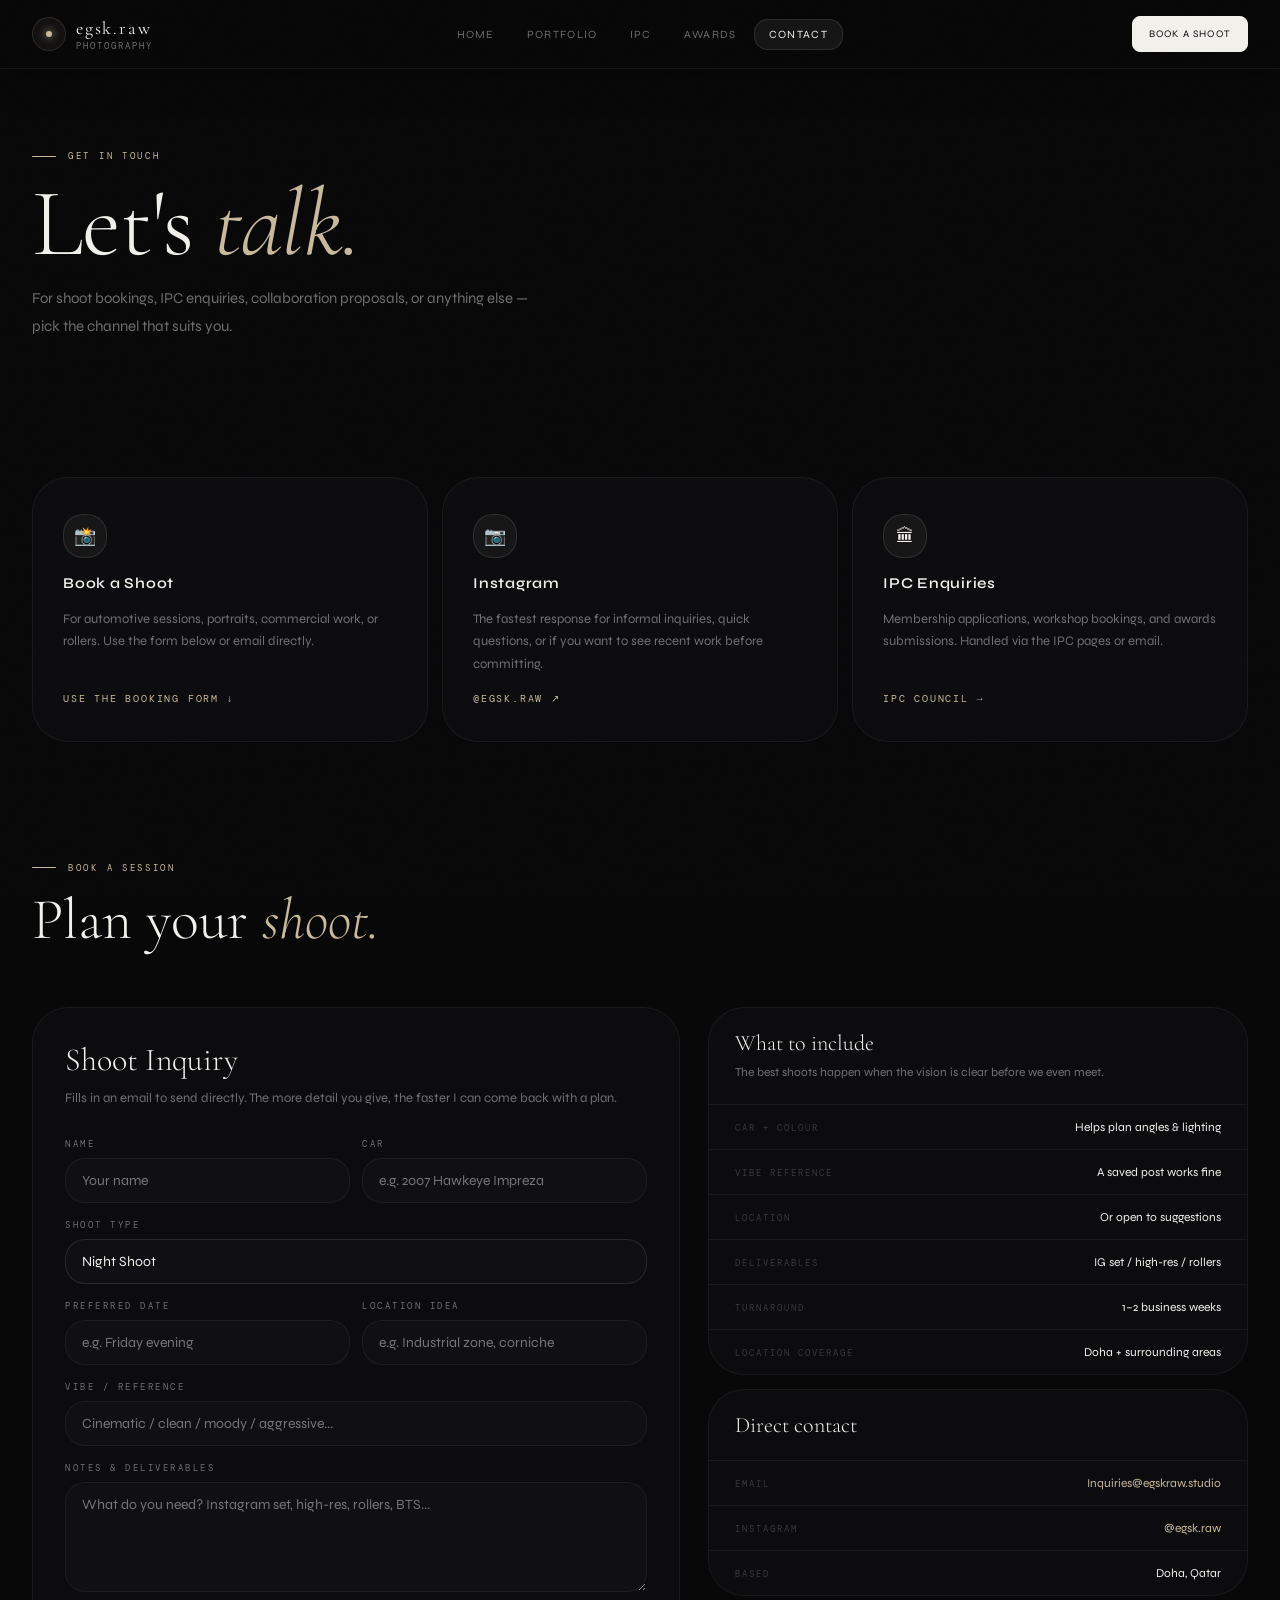
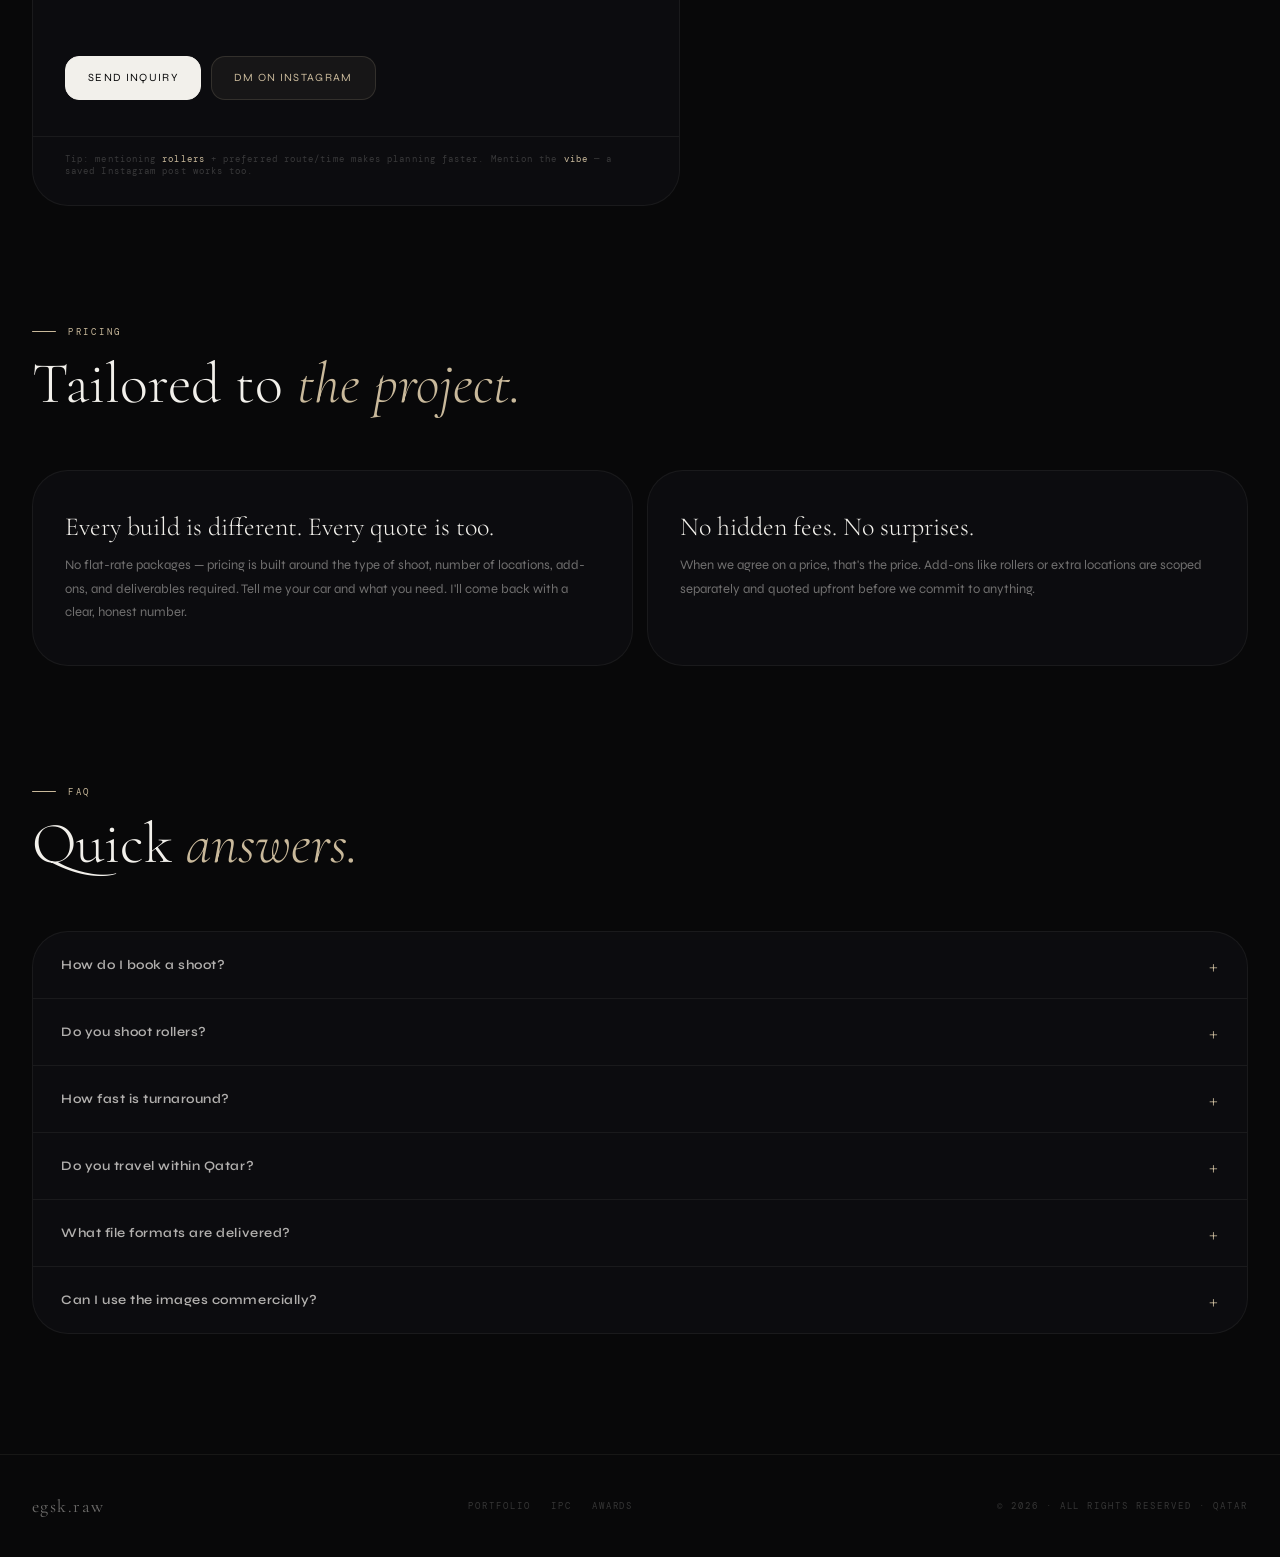
==== contact.html @ a362ed53 "Add files via upload" ====
<!DOCTYPE html>
<html lang="en">
<head>
<meta charset="UTF-8"/><title>Contact & Book — egsk.raw</title>
<meta name="viewport" content="width=device-width, initial-scale=1.0, viewport-fit=cover"/>
<link rel="icon" href="favicon.png"/><link rel="stylesheet" href="shared.css"/>
<style>
.contact-hero{padding:calc(150px + var(--st)) 32px 80px;max-width:1440px;margin:auto;}
.contact-hero p{font-size:15px;color:var(--text-3);line-height:1.85;margin-top:16px;max-width:500px;}
/* Channel cards */
.channels{display:grid;grid-template-columns:repeat(3,1fr);gap:14px;margin-top:56px;}
.channel{padding:36px 30px;border-radius:var(--r-xl);border:1px solid var(--b1);background:var(--ink-1);display:flex;flex-direction:column;gap:16px;transition:border-color .3s,background .3s,transform .3s;}
.channel:hover{border-color:var(--b2);background:var(--ink-2);transform:translateY(-3px);box-shadow:var(--sh-md);}
.channel-icon{width:44px;height:44px;border-radius:var(--r-md);border:1px solid var(--b2);background:var(--gold-glow);display:flex;align-items:center;justify-content:center;font-size:18px;}
.channel h3{font-size:15px;font-weight:600;letter-spacing:.05em;color:var(--text);}
.channel p{font-size:13px;color:var(--text-3);line-height:1.75;flex:1;}
.channel a{color:var(--gold);text-decoration:none;font-family:var(--f-mono);font-size:10px;letter-spacing:.18em;text-transform:uppercase;transition:opacity .2s;}
.channel a:hover{opacity:.75;}
/* Main form area */
.form-area{display:grid;grid-template-columns:1.2fr 1fr;gap:28px;margin-top:56px;align-items:start;}
.form-card{border-radius:var(--r-xl);overflow:hidden;border:1px solid var(--b1);background:var(--ink-1);}
.form-header{padding:32px 32px 0;border-bottom:none;}
.form-header h2{font-family:var(--f-display);font-size:32px;font-weight:300;}
.form-header p{font-size:13px;color:var(--text-3);margin-top:8px;line-height:1.75;}
.form-body{padding:28px 32px;}
.field{display:flex;flex-direction:column;gap:8px;margin-bottom:16px;}
.field label{font-family:var(--f-mono);font-size:9px;letter-spacing:.28em;color:var(--text-3);text-transform:uppercase;}
.field input,.field select,.field textarea{background:var(--ink-2);border:1px solid var(--b1);color:var(--text);border-radius:var(--r-md);padding:13px 16px;font-family:var(--f-ui);font-size:14px;outline:none;transition:border-color .25s;width:100%;}
.field input:focus,.field select,.field textarea:focus{border-color:var(--b2);}
.field textarea{min-height:110px;resize:vertical;}
.field select{appearance:none;cursor:pointer;}
.form-row{display:grid;grid-template-columns:1fr 1fr;gap:12px;}
.form-footer{padding:20px 32px 28px;display:flex;gap:10px;flex-wrap:wrap;}
.form-note{padding:16px 32px 28px;font-family:var(--f-mono);font-size:9px;letter-spacing:.12em;color:var(--text-4);border-top:1px solid var(--b1);margin-top:8px;}
.form-note b{color:var(--gold);font-weight:400;}
/* Info sidebar */
.info-sidebar{display:flex;flex-direction:column;gap:14px;}
.info-box{border-radius:var(--r-xl);border:1px solid var(--b1);background:var(--ink-1);overflow:hidden;}
.info-box-head{padding:22px 26px;border-bottom:1px solid var(--b1);}
.info-box-head h3{font-family:var(--f-display);font-size:22px;font-weight:300;}
.info-box-head p{font-size:12px;color:var(--text-3);margin-top:6px;line-height:1.7;}
.info-row{display:flex;justify-content:space-between;align-items:flex-start;gap:12px;padding:15px 26px;border-bottom:1px solid var(--b1);transition:background .2s;}
.info-row:last-child{border-bottom:none;}
.info-row:hover{background:var(--ink-2);}
.info-row-label{font-family:var(--f-mono);font-size:9px;letter-spacing:.22em;color:var(--text-4);text-transform:uppercase;padding-top:2px;}
.info-row-val{font-size:12px;color:var(--text);text-align:right;}
/* FAQ */
.faq-wrap{border-radius:var(--r-xl);overflow:hidden;border:1px solid var(--b1);background:var(--ink-1);margin-top:56px;}
details{border-bottom:1px solid var(--b1);}
details:last-child{border-bottom:none;}
summary{list-style:none;padding:20px 28px;cursor:pointer;font-size:13px;font-weight:600;letter-spacing:.04em;color:var(--text-2);display:flex;justify-content:space-between;align-items:center;transition:color .2s,background .2s;user-select:none;}
summary::-webkit-details-marker{display:none;}
summary::after{content:'+';font-family:var(--f-display);font-size:22px;font-weight:300;color:var(--gold);transition:transform .3s;flex-shrink:0;}
details[open] summary::after{transform:rotate(45deg);}
details[open] summary{color:var(--text);background:var(--ink-2);}
details p{padding:0 28px 20px;font-size:13px;color:var(--text-3);line-height:1.85;background:var(--ink-2);}
/* Pricing */
.pricing-grid{display:grid;grid-template-columns:1fr 1fr;gap:14px;margin-top:56px;}
.pricing-card{padding:40px 32px;border-radius:var(--r-xl);border:1px solid var(--b1);background:var(--ink-1);transition:border-color .3s,background .3s;}
.pricing-card:hover{border-color:var(--b2);background:var(--ink-2);}
.pricing-card h3{font-family:var(--f-display);font-size:26px;font-weight:300;margin-bottom:12px;}
.pricing-card p{font-size:13px;color:var(--text-3);line-height:1.8;}
@media(max-width:960px){.channels{grid-template-columns:1fr 1fr;}.form-area{grid-template-columns:1fr;}.pricing-grid{grid-template-columns:1fr;}}
@media(max-width:580px){.channels{grid-template-columns:1fr;}.form-row{grid-template-columns:1fr;}.contact-hero{padding:calc(120px + var(--st)) 16px 60px;}}
</style>
</head>
<body>
<div class="loader" id="loader">
  <div class="loader-wordmark"><span style="animation-delay:.05s">C</span><span style="animation-delay:.12s">o</span><span style="animation-delay:.19s">n</span><span style="animation-delay:.26s">t</span><span style="animation-delay:.33s">a</span><span style="animation-delay:.40s">c</span><span style="animation-delay:.47s">t</span></div>
  <div class="loader-rule"></div>
  <div class="loader-label">egsk.raw · Get in Touch</div>
</div>
<div id="progress"></div>
<nav class="nav scrolled" id="nav">
  <div class="nav-inner">
    <a class="nav-brand" href="index.html"><div class="nav-brand-mark"><span></span></div><div><div class="nav-brand-name">egsk.raw</div><div class="nav-brand-sub">Photography</div></div></a>
    <div class="nav-links">
      <a href="index.html">Home</a><a href="portfolio.html">Portfolio</a><a href="ipc.html">IPC</a><a href="ipc-awards.html">Awards</a><a href="contact.html" aria-current="page">Contact</a>
    </div>
    <div class="nav-cta"><a class="btn btn-solid btn-sm" href="#book">Book a Shoot</a></div>
  </div>
</nav>

<div class="contact-hero reveal">
  <div class="eyebrow"><div class="eyebrow-rule"></div><span class="eyebrow-text">Get in Touch</span></div>
  <h1 class="h1">Let's <span class="em">talk.</span></h1>
  <p>For shoot bookings, IPC enquiries, collaboration proposals, or anything else — pick the channel that suits you.</p>
</div>

<div class="section" style="padding-top:0"><div class="section-inner">
  <div class="channels">
    <div class="channel reveal">
      <div class="channel-icon">📸</div>
      <h3>Book a Shoot</h3>
      <p>For automotive sessions, portraits, commercial work, or rollers. Use the form below or email directly.</p>
      <a href="#book">Use the booking form ↓</a>
    </div>
    <div class="channel reveal d1">
      <div class="channel-icon">📷</div>
      <h3>Instagram</h3>
      <p>The fastest response for informal inquiries, quick questions, or if you want to see recent work before committing.</p>
      <a href="https://instagram.com/egsk.raw" target="_blank" rel="noopener">@egsk.raw ↗</a>
    </div>
    <div class="channel reveal d2">
      <div class="channel-icon">🏛</div>
      <h3>IPC Enquiries</h3>
      <p>Membership applications, workshop bookings, and awards submissions. Handled via the IPC pages or email.</p>
      <a href="ipc.html">IPC Council →</a>
    </div>
  </div>
</div></div>

<!-- BOOK FORM -->
<div class="section" style="padding-top:0" id="book"><div class="section-inner">
  <div class="reveal">
    <div class="eyebrow"><div class="eyebrow-rule"></div><span class="eyebrow-text">Book a Session</span></div>
    <h2 class="h2">Plan your <span class="em">shoot.</span></h2>
  </div>
  <div class="form-area">
    <div class="form-card reveal d1">
      <div class="form-header">
        <h2>Shoot Inquiry</h2>
        <p>Fills in an email to send directly. The more detail you give, the faster I can come back with a plan.</p>
      </div>
      <div class="form-body">
        <div class="form-row">
          <div class="field"><label>Name</label><input id="fname" placeholder="Your name" autocomplete="name"></div>
          <div class="field"><label>Car</label><input id="fcar" placeholder="e.g. 2007 Hawkeye Impreza"></div>
        </div>
        <div class="field"><label>Shoot Type</label>
          <select id="ftype"><option>Night Shoot</option><option>Street / Static</option><option>Rollers</option><option>Details / Close-ups</option><option>Feature Set</option><option>Brand / Promo</option><option>Portrait</option><option>Other</option></select>
        </div>
        <div class="form-row">
          <div class="field"><label>Preferred Date</label><input id="fdate" placeholder="e.g. Friday evening"></div>
          <div class="field"><label>Location Idea</label><input id="floc" placeholder="e.g. Industrial zone, corniche"></div>
        </div>
        <div class="field"><label>Vibe / Reference</label><input id="fvibe" placeholder="Cinematic / clean / moody / aggressive..."></div>
        <div class="field"><label>Notes & Deliverables</label><textarea id="fnotes" placeholder="What do you need? Instagram set, high-res, rollers, BTS..."></textarea></div>
      </div>
      <div class="form-footer">
        <button class="btn btn-solid" id="sendBtn" type="button">Send Inquiry</button>
        <a class="btn btn-ghost" href="https://instagram.com/egsk.raw" target="_blank" rel="noopener">DM on Instagram</a>
      </div>
      <div class="form-note">Tip: mentioning <b>rollers</b> + preferred route/time makes planning faster. Mention the <b>vibe</b> — a saved Instagram post works too.</div>
    </div>
    <div class="info-sidebar">
      <div class="info-box reveal d2">
        <div class="info-box-head"><h3>What to include</h3><p>The best shoots happen when the vision is clear before we even meet.</p></div>
        <div class="info-row"><span class="info-row-label">Car + colour</span><span class="info-row-val">Helps plan angles & lighting</span></div>
        <div class="info-row"><span class="info-row-label">Vibe reference</span><span class="info-row-val">A saved post works fine</span></div>
        <div class="info-row"><span class="info-row-label">Location</span><span class="info-row-val">Or open to suggestions</span></div>
        <div class="info-row"><span class="info-row-label">Deliverables</span><span class="info-row-val">IG set / high-res / rollers</span></div>
        <div class="info-row"><span class="info-row-label">Turnaround</span><span class="info-row-val">1–2 business weeks</span></div>
        <div class="info-row"><span class="info-row-label">Location coverage</span><span class="info-row-val">Doha + surrounding areas</span></div>
      </div>
      <div class="info-box reveal d3">
        <div class="info-box-head"><h3>Direct contact</h3></div>
        <div class="info-row"><span class="info-row-label">Email</span><span class="info-row-val"><a href="mailto:Inquiries@egskraw.studio" style="color:var(--gold);text-decoration:none;">Inquiries@egskraw.studio</a></span></div>
        <div class="info-row"><span class="info-row-label">Instagram</span><span class="info-row-val"><a href="https://instagram.com/egsk.raw" target="_blank" style="color:var(--gold);text-decoration:none;">@egsk.raw</a></span></div>
        <div class="info-row"><span class="info-row-label">Based</span><span class="info-row-val">Doha, Qatar</span></div>
      </div>
    </div>
  </div>
</div></div>

<!-- PRICING -->
<div class="section" style="padding-top:0"><div class="section-inner">
  <div class="reveal">
    <div class="eyebrow"><div class="eyebrow-rule"></div><span class="eyebrow-text">Pricing</span></div>
    <h2 class="h2">Tailored to <span class="em">the project.</span></h2>
  </div>
  <div class="pricing-grid">
    <div class="pricing-card reveal d1">
      <h3>Every build is different. Every quote is too.</h3>
      <p>No flat-rate packages — pricing is built around the type of shoot, number of locations, add-ons, and deliverables required. Tell me your car and what you need. I'll come back with a clear, honest number.</p>
    </div>
    <div class="pricing-card reveal d2">
      <h3>No hidden fees. No surprises.</h3>
      <p>When we agree on a price, that's the price. Add-ons like rollers or extra locations are scoped separately and quoted upfront before we commit to anything.</p>
    </div>
  </div>
</div></div>

<!-- FAQ -->
<div class="section" style="padding-top:0"><div class="section-inner">
  <div class="reveal">
    <div class="eyebrow"><div class="eyebrow-rule"></div><span class="eyebrow-text">FAQ</span></div>
    <h2 class="h2">Quick <span class="em">answers.</span></h2>
  </div>
  <div class="faq-wrap reveal d1">
    <details><summary>How do I book a shoot?</summary><p>Use the form above — it opens a formatted email with everything I need. Or DM on Instagram @egsk.raw. Both work, both get a fast reply.</p></details>
    <details><summary>Do you shoot rollers?</summary><p>Yes. Rollers are available as an add-on. Tell me your preferred route, time of day, and the style you're after and I'll plan around it.</p></details>
    <details><summary>How fast is turnaround?</summary><p>Typically 1–2 business weeks depending on scope. I'll always confirm the expected delivery timeline before we shoot.</p></details>
    <details><summary>Do you travel within Qatar?</summary><p>Doha and surrounding areas are easy. For farther locations we'll factor travel into the plan and pricing.</p></details>
    <details><summary>What file formats are delivered?</summary><p>Full-resolution JPEGs for print and archiving plus web-optimised versions sized for Instagram. RAW files available as an add-on.</p></details>
    <details><summary>Can I use the images commercially?</summary><p>Usage rights are included for personal and social media. Commercial licensing for brands and dealerships is quoted separately — ask when you book.</p></details>
  </div>
</div></div>

<footer class="site-footer"><div class="site-footer-inner">
  <div class="footer-brand">egsk.raw</div>
  <div class="footer-links"><a href="portfolio.html">Portfolio</a><a href="ipc.html">IPC</a><a href="ipc-awards.html">Awards</a></div>
  <div class="footer-copy">© 2026 · All rights reserved · Qatar</div>
</div></footer>

<script>
window.addEventListener('load',()=>setTimeout(()=>document.getElementById('loader').classList.add('done'),2000));
window.addEventListener('scroll',()=>{const d=document.documentElement,p=(d.scrollTop/(d.scrollHeight-d.clientHeight))*100;document.getElementById('progress').style.width=p+'%';},{passive:true});
document.querySelectorAll('.reveal').forEach(el=>new IntersectionObserver(es=>es.forEach(e=>{if(e.isIntersecting)e.target.classList.add('up')}),{threshold:.1}).observe(el));
document.getElementById('sendBtn').addEventListener('click',()=>{
  const g=id=>document.getElementById(id).value.trim();
  const subject=encodeURIComponent(`Shoot inquiry — ${g('fcar')||'Car'} (${document.getElementById('ftype').value})`);
  const body=encodeURIComponent(`Name: ${g('fname')||'-'}\nCar: ${g('fcar')||'-'}\nShoot type: ${document.getElementById('ftype').value}\nDate: ${g('fdate')||'-'}\nLocation: ${g('floc')||'-'}\nVibe: ${g('fvibe')||'-'}\nNotes:\n${g('fnotes')||'-'}\n\n— Sent from egskraw.studio`);
  window.location.href=`mailto:Inquiries@egskraw.studio?subject=${subject}&body=${body}`;
});
</script>
</body>
</html>
---- shared.css ----
/* ============================================================
   SHARED DESIGN SYSTEM — egsk.raw / IPC
   ============================================================ */
@import url('https://fonts.googleapis.com/css2?family=Cormorant+Garamond:ital,wght@0,300;0,400;0,500;1,300;1,400;1,500&family=Syne:wght@400;500;600;700;800&family=DM+Mono:ital,wght@0,300;0,400;1,300&display=swap');

/* ── TOKENS ── */
:root {
  /* Surfaces */
  --ink:      #080809;
  --ink-1:    #0c0c0f;
  --ink-2:    #101014;
  --ink-3:    #161619;

  /* Text */
  --text:     #f2f0eb;
  --text-2:   rgba(242,240,235,.72);
  --text-3:   rgba(242,240,235,.44);
  --text-4:   rgba(242,240,235,.2);

  /* Photography accent — warm champagne */
  --gold:     #c9b99b;
  --gold-dim: rgba(201,185,155,.16);
  --gold-glow:rgba(201,185,155,.06);

  /* IPC accent — richer amber-gold */
  --ipc-gold:     #d4a85c;
  --ipc-gold-dim: rgba(212,168,92,.18);

  /* Borders */
  --b1: rgba(242,240,235,.06);
  --b2: rgba(242,240,235,.11);
  --b3: rgba(242,240,235,.18);

  /* Radii */
  --r-xs:  8px;
  --r-sm:  14px;
  --r-md:  20px;
  --r-lg:  28px;
  --r-xl:  36px;

  /* Shadows */
  --sh-sm: 0 4px 20px rgba(0,0,0,.35);
  --sh-md: 0 12px 48px rgba(0,0,0,.5);
  --sh-lg: 0 28px 80px rgba(0,0,0,.65);
  --sh-xl: 0 48px 120px rgba(0,0,0,.75);

  /* Fonts */
  --f-display: 'Cormorant Garamond', Georgia, serif;
  --f-ui:      'Syne', sans-serif;
  --f-mono:    'DM Mono', monospace;

  /* Safe areas */
  --st: env(safe-area-inset-top, 0px);
  --sb: env(safe-area-inset-bottom, 0px);
}

/* ── RESET ── */
*, *::before, *::after { box-sizing: border-box; margin: 0; padding: 0; }
html { scroll-behavior: smooth; font-size: 16px; }
body {
  background: var(--ink);
  color: var(--text);
  font-family: var(--f-ui);
  overflow-x: hidden;
  -webkit-font-smoothing: antialiased;
  -moz-osx-font-smoothing: grayscale;
}
a, button { -webkit-tap-highlight-color: transparent; }
button { font-family: inherit; cursor: pointer; }
img { display: block; max-width: 100%; }

/* ── FILM GRAIN ── */
body::before {
  content: '';
  position: fixed; inset: 0;
  pointer-events: none;
  z-index: 9998;
  opacity: .028;
  mix-blend-mode: overlay;
  background-image: url("data:image/svg+xml,%3Csvg xmlns='http://www.w3.org/2000/svg' width='200' height='200'%3E%3Cfilter id='n'%3E%3CfeTurbulence type='fractalNoise' baseFrequency='.85' numOctaves='4' stitchTiles='stitch'/%3E%3C/filter%3E%3Crect width='200' height='200' filter='url(%23n)' opacity='.55'/%3E%3C/svg%3E");
}

/* ── SCROLL PROGRESS ── */
#progress {
  position: fixed; top: 0; left: 0;
  height: 1.5px; width: 0%;
  background: var(--gold);
  z-index: 9999;
  transition: width .07s linear;
  border-radius: 0 999px 999px 0;
}

/* ── NAV ── */
.nav {
  position: fixed; top: 0; width: 100%;
  z-index: 800;
  transition: background .4s, border-color .4s, box-shadow .4s;
  border-bottom: 1px solid transparent;
}
.nav.scrolled {
  background: rgba(8,8,9,.9);
  border-color: var(--b1);
  box-shadow: 0 0 40px rgba(0,0,0,.4);
  backdrop-filter: blur(20px);
  -webkit-backdrop-filter: blur(20px);
}
.nav-inner {
  max-width: 1440px; margin: auto;
  padding: calc(16px + var(--st)) 32px 16px;
  display: flex; justify-content: space-between; align-items: center; gap: 16px;
}
.nav-brand {
  display: flex; align-items: center; gap: 10px;
  text-decoration: none;
  flex-shrink: 0;
}
.nav-brand-mark {
  width: 34px; height: 34px;
  border-radius: 50%;
  border: 1px solid var(--b2);
  background: var(--gold-glow);
  display: flex; align-items: center; justify-content: center;
  transition: border-color .3s, background .3s;
}
.nav-brand-mark span {
  width: 6px; height: 6px; border-radius: 50%;
  background: var(--gold);
  box-shadow: 0 0 8px var(--gold);
}
.nav-brand:hover .nav-brand-mark { border-color: var(--gold); background: var(--gold-dim); }
.nav-brand-name {
  font-family: var(--f-display);
  font-size: 18px; font-weight: 400;
  letter-spacing: .1em; color: var(--text);
}
.nav-brand-sub {
  font-family: var(--f-mono);
  font-size: 9px; letter-spacing: .22em;
  color: var(--text-3); text-transform: uppercase;
  margin-top: 1px;
}

.nav-links {
  display: flex; align-items: center; gap: 2px;
  overflow-x: auto; scrollbar-width: none;
}
.nav-links::-webkit-scrollbar { display: none; }
.nav-links a {
  color: var(--text-3); text-decoration: none;
  font-size: 11px; letter-spacing: .12em; text-transform: uppercase;
  padding: 8px 14px; border-radius: var(--r-sm);
  border: 1px solid transparent;
  transition: color .2s, background .2s, border-color .2s;
  white-space: nowrap;
}
.nav-links a:hover { color: var(--text-2); background: rgba(242,240,235,.04); }
.nav-links a.active, .nav-links a[aria-current="page"] {
  color: var(--text); background: rgba(242,240,235,.06);
  border-color: var(--b2);
}

.nav-cta {
  display: flex; gap: 8px; align-items: center; flex-shrink: 0;
}

/* ── LOADER ── */
.loader {
  position: fixed; inset: 0; z-index: 9997;
  background: var(--ink);
  display: flex; flex-direction: column;
  align-items: center; justify-content: center; gap: 24px;
  transition: opacity .9s cubic-bezier(.4,0,.2,1), visibility .9s;
}
.loader.done { opacity: 0; visibility: hidden; pointer-events: none; }
.loader-wordmark {
  font-family: var(--f-display);
  font-size: clamp(32px, 5vw, 52px);
  font-weight: 300; letter-spacing: .3em;
  color: var(--text); overflow: hidden;
  display: flex; gap: 0;
}
.loader-wordmark span {
  display: inline-block;
  opacity: 0; transform: translateY(32px);
  animation: charUp .7s cubic-bezier(.16,1,.3,1) forwards;
}
.loader-rule {
  width: min(200px, 50vw); height: 1px;
  background: var(--b2); position: relative; overflow: hidden; border-radius: 999px;
}
.loader-rule::after {
  content: ''; position: absolute; inset: 0;
  background: var(--gold); border-radius: 999px;
  transform: translateX(-100%);
  animation: barSlide 1.4s cubic-bezier(.4,0,.2,1) .4s forwards;
}
.loader-label {
  font-family: var(--f-mono); font-size: 9px;
  letter-spacing: .3em; color: var(--text-3); text-transform: uppercase;
}
@keyframes charUp { to { opacity: 1; transform: translateY(0); } }
@keyframes barSlide { to { transform: translateX(0); } }

/* ── BUTTONS ── */
.btn {
  display: inline-flex; align-items: center; justify-content: center; gap: 8px;
  padding: 12px 22px; border-radius: var(--r-sm);
  border: 1px solid var(--b2); color: var(--text);
  text-decoration: none; background: transparent;
  font-family: var(--f-ui); font-size: 11px;
  letter-spacing: .12em; text-transform: uppercase;
  transition: background .25s, border-color .25s, color .25s, transform .2s, box-shadow .25s;
  min-height: 44px; white-space: nowrap; cursor: pointer;
}
.btn:hover { background: rgba(242,240,235,.06); transform: translateY(-1px); box-shadow: var(--sh-sm); }
.btn-solid {
  background: var(--text); color: var(--ink);
  border-color: var(--text);
}
.btn-solid:hover { background: var(--gold); border-color: var(--gold); color: var(--ink); transform: translateY(-1px); }
.btn-gold {
  background: var(--gold); color: var(--ink);
  border-color: var(--gold);
}
.btn-gold:hover { background: var(--ipc-gold); border-color: var(--ipc-gold); transform: translateY(-1px); }
.btn-ghost {
  border-color: var(--gold-dim); color: var(--gold);
  background: var(--gold-glow);
}
.btn-ghost:hover { background: var(--gold-dim); border-color: var(--gold); transform: translateY(-1px); }
.btn-sm { padding: 9px 16px; font-size: 10px; min-height: 36px; border-radius: var(--r-xs); }

/* ── SECTION ── */
.wrap { max-width: 1440px; margin: auto; padding: 0 32px; }
.section { padding: 120px 0; }
.section-inner { max-width: 1440px; margin: auto; padding: 0 32px; }

/* eyebrow */
.eyebrow {
  display: flex; align-items: center; gap: 12px; margin-bottom: 16px;
}
.eyebrow-rule { width: 24px; height: 1px; background: var(--gold); border-radius: 999px; flex-shrink: 0; }
.eyebrow-text {
  font-family: var(--f-mono); font-size: 9px;
  letter-spacing: .3em; color: var(--gold); text-transform: uppercase;
}

/* headings */
.h1 {
  font-family: var(--f-display);
  font-size: clamp(48px, 8vw, 96px);
  font-weight: 300; line-height: .95; letter-spacing: -.01em;
}
.h2 {
  font-family: var(--f-display);
  font-size: clamp(34px, 5vw, 58px);
  font-weight: 300; line-height: 1.05;
}
.h3 {
  font-family: var(--f-display);
  font-size: clamp(22px, 3vw, 32px);
  font-weight: 300; line-height: 1.15;
}
.em { font-style: italic; color: var(--gold); }

/* body text */
.body-lg { font-size: 15px; color: var(--text-2); line-height: 1.8; letter-spacing: .02em; }
.body-sm { font-size: 13px; color: var(--text-3); line-height: 1.85; letter-spacing: .02em; }
.mono-label {
  font-family: var(--f-mono); font-size: 9px;
  letter-spacing: .28em; color: var(--text-3); text-transform: uppercase;
}

/* ── REVEAL ── */
.reveal { opacity: 0; transform: translateY(22px); transition: opacity .8s ease, transform .8s ease; }
.reveal.up { opacity: 1; transform: translateY(0); }
.reveal.d1 { transition-delay: .1s; }
.reveal.d2 { transition-delay: .2s; }
.reveal.d3 { transition-delay: .3s; }
.reveal.d4 { transition-delay: .4s; }

/* ── CARD BASE ── */
.card {
  border: 1px solid var(--b1);
  border-radius: var(--r-lg);
  background: var(--ink-1);
  transition: border-color .3s, background .3s, transform .3s, box-shadow .3s;
  overflow: hidden;
}
.card:hover { border-color: var(--b2); background: var(--ink-2); box-shadow: var(--sh-md); }

/* ── DIVIDER ── */
.divider { height: 1px; background: var(--b1); }

/* ── FOOTER ── */
.site-footer {
  border-top: 1px solid var(--b1);
  padding: 40px 32px calc(40px + var(--sb));
}
.site-footer-inner {
  max-width: 1440px; margin: auto;
  display: flex; justify-content: space-between; align-items: center;
  gap: 16px; flex-wrap: wrap;
}
.footer-brand { font-family: var(--f-display); font-size: 18px; color: var(--text-3); letter-spacing: .08em; }
.footer-links { display: flex; gap: 20px; }
.footer-links a { font-family: var(--f-mono); font-size: 9px; letter-spacing: .22em; color: var(--text-4); text-transform: uppercase; text-decoration: none; transition: color .2s; }
.footer-links a:hover { color: var(--gold); }
.footer-copy { font-family: var(--f-mono); font-size: 9px; letter-spacing: .22em; color: var(--text-4); text-transform: uppercase; }

/* ── RESPONSIVE ── */
@media (max-width: 900px) {
  .nav-inner { padding: calc(14px + var(--st)) 20px 14px; }
  .wrap, .section-inner { padding: 0 20px; }
  .site-footer { padding: 32px 20px; }
}
@media (max-width: 600px) {
  .nav-brand-sub { display: none; }
  .wrap, .section-inner { padding: 0 16px; }
  .section { padding: 80px 0; }
}
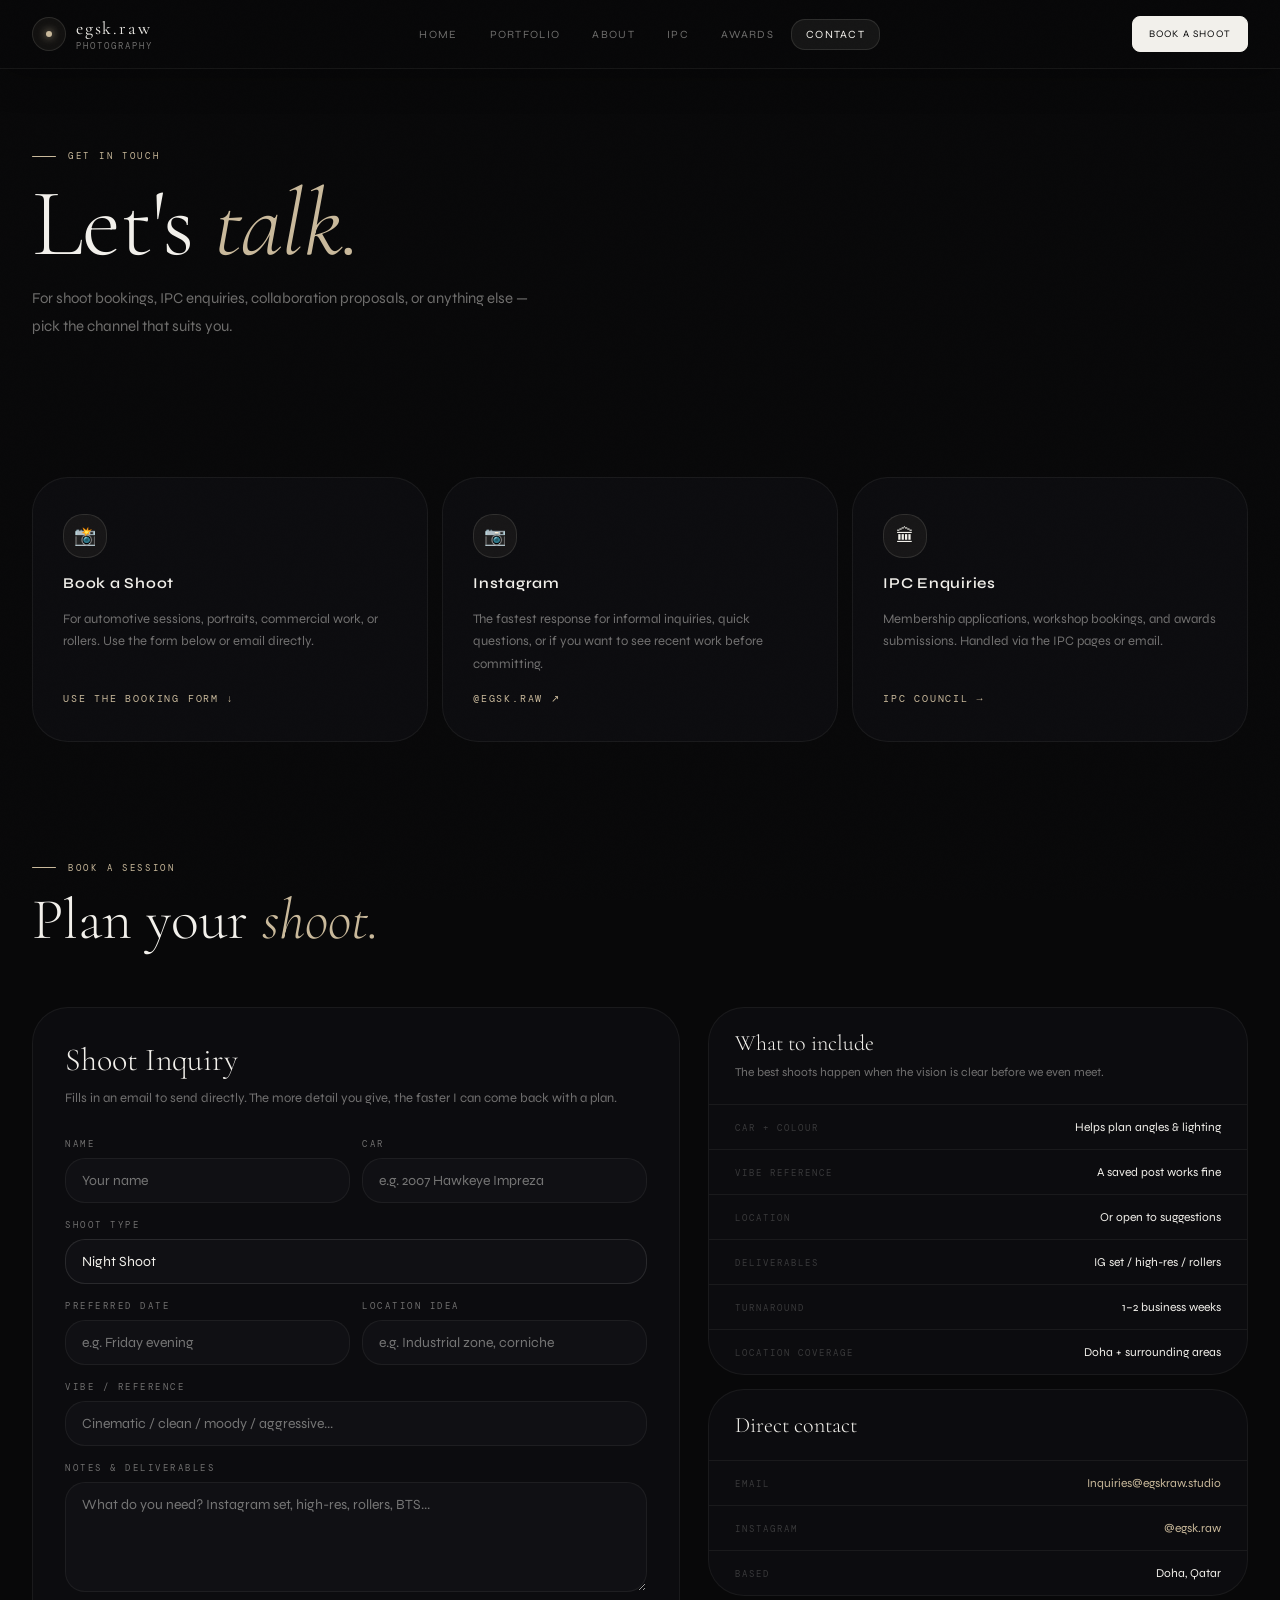
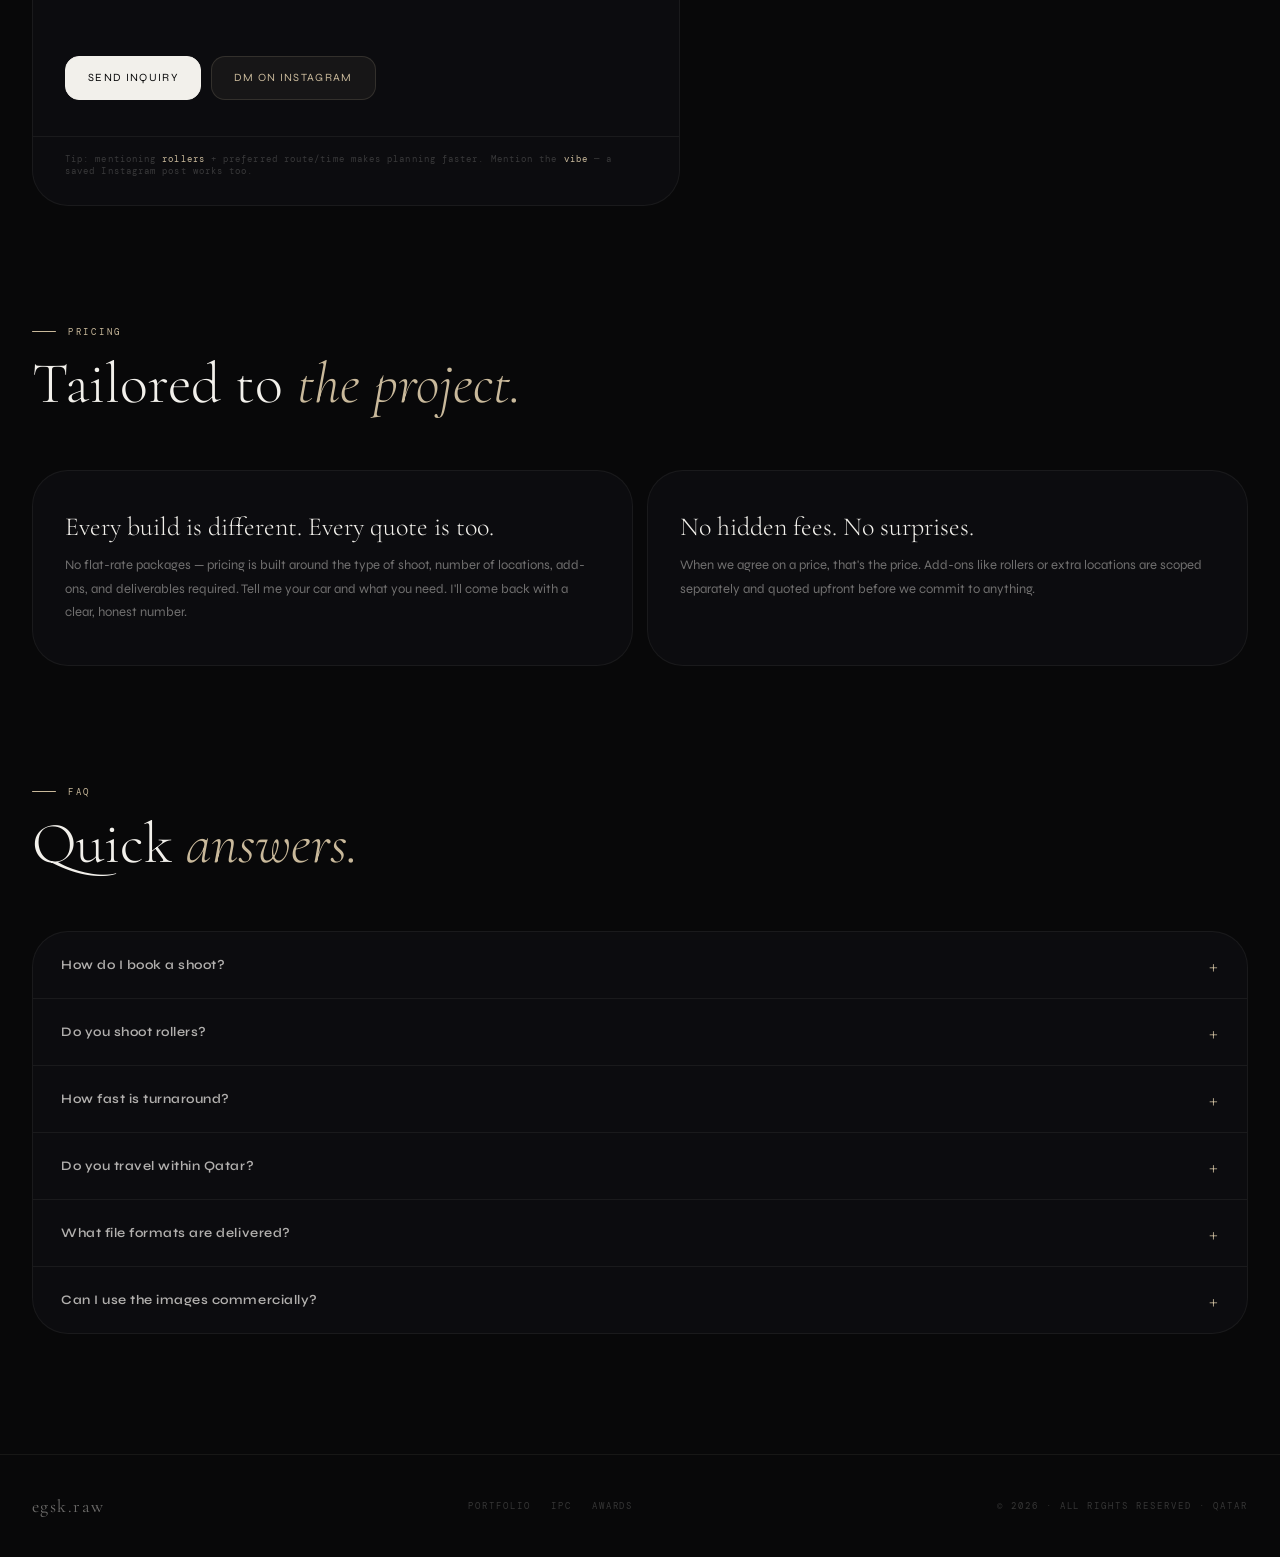
==== commit aaf10ffa: "Update contact.html" ====
--- a/contact.html
+++ b/contact.html
@@ -75,7 +75,7 @@
   <div class="nav-inner">
     <a class="nav-brand" href="index.html"><div class="nav-brand-mark"><span></span></div><div><div class="nav-brand-name">egsk.raw</div><div class="nav-brand-sub">Photography</div></div></a>
     <div class="nav-links">
-      <a href="index.html">Home</a><a href="portfolio.html">Portfolio</a><a href="ipc.html">IPC</a><a href="ipc-awards.html">Awards</a><a href="contact.html" aria-current="page">Contact</a>
+      <a href="index.html">Home</a><a href="portfolio.html">Portfolio</a><a href="about.html">About</a><a href="ipc.html">IPC</a><a href="ipc-awards.html">Awards</a><a href="contact.html" aria-current="page">Contact</a>
     </div>
     <div class="nav-cta"><a class="btn btn-solid btn-sm" href="#book">Book a Shoot</a></div>
   </div>
